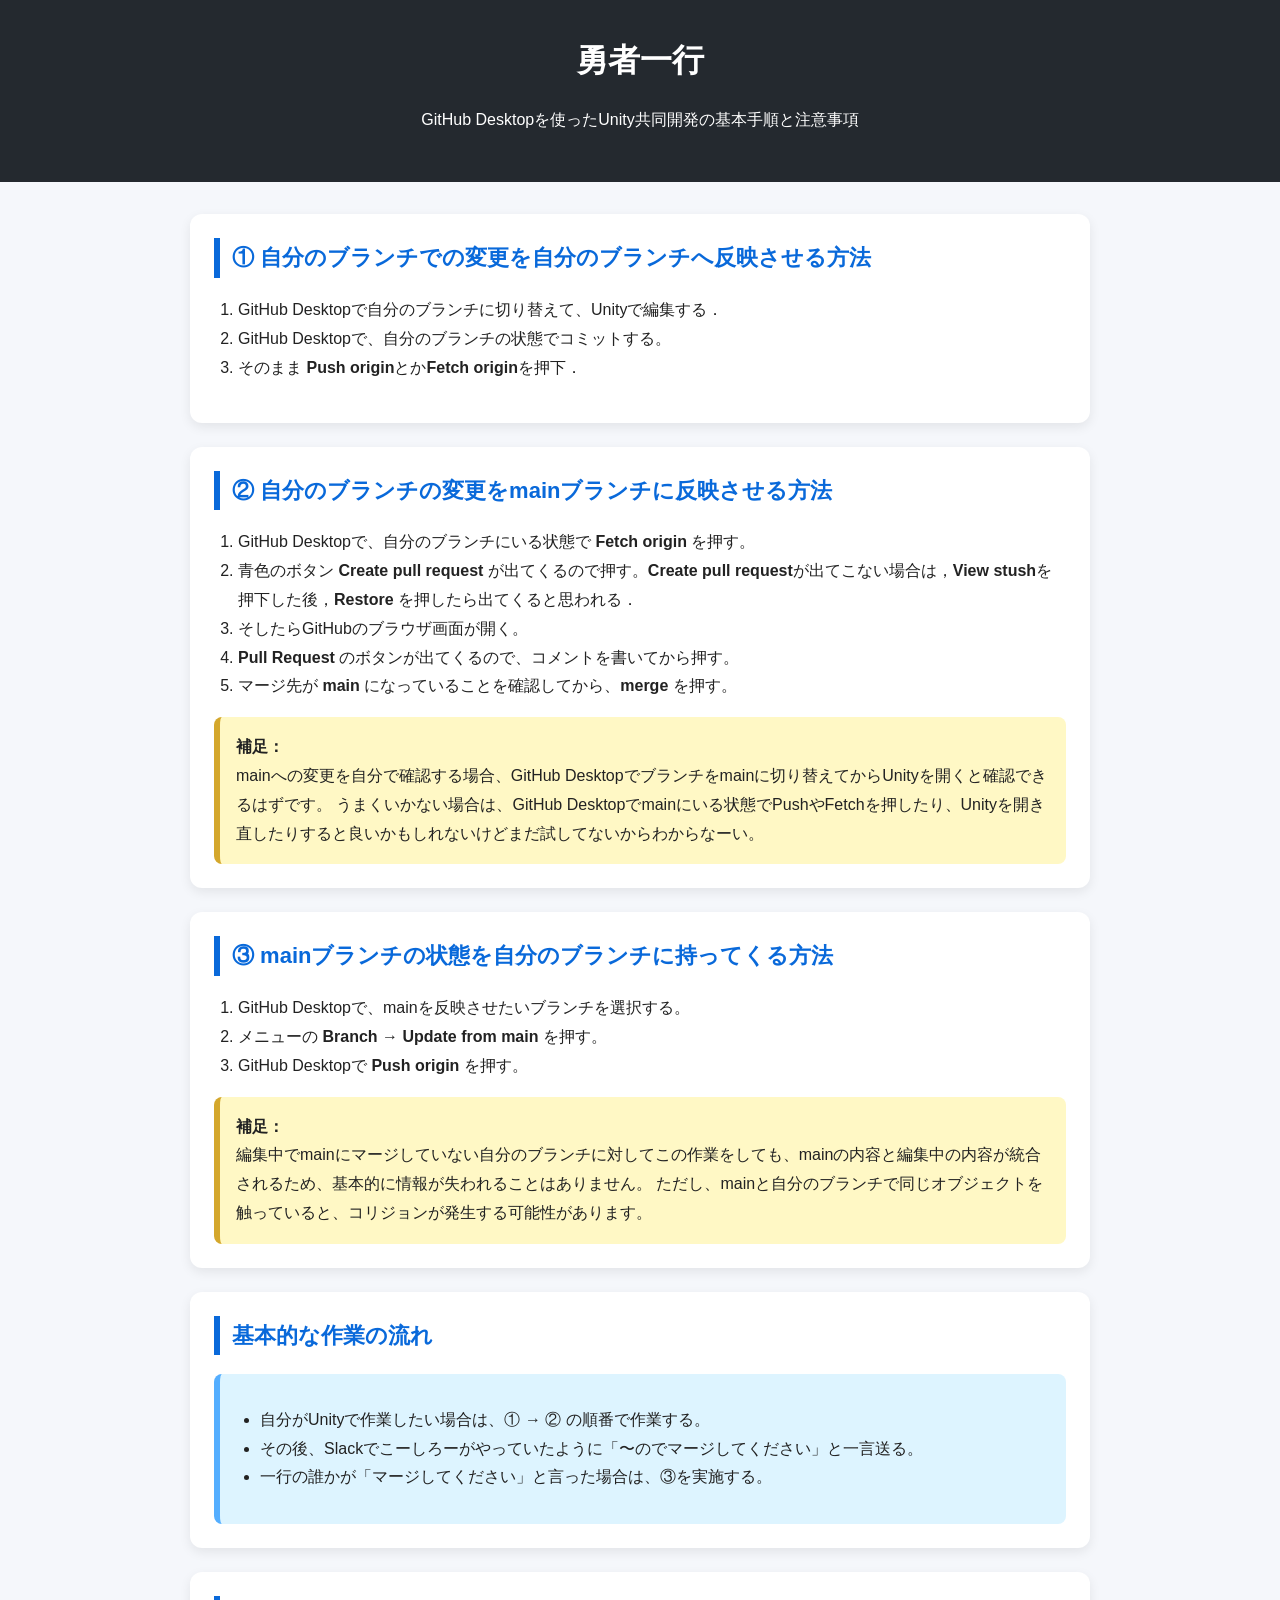
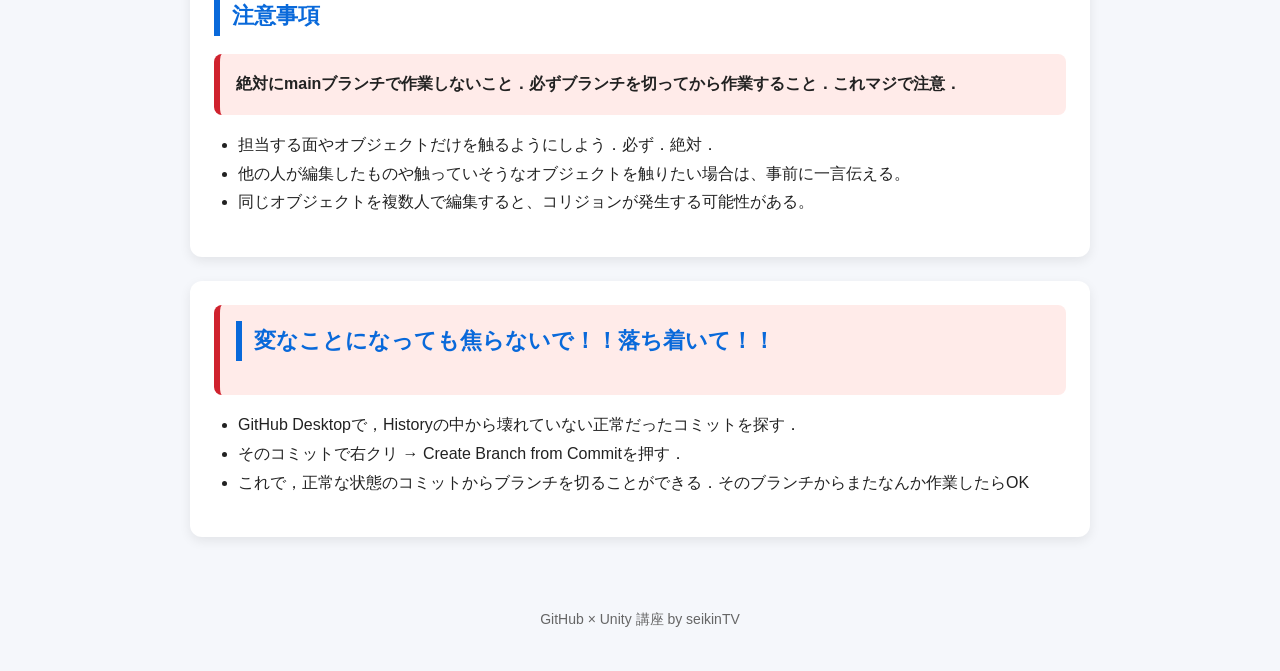
==== index.html @ 29825e69 "update" ====
<!DOCTYPE html>
<html lang="ja">
<head>
  <meta charset="UTF-8" />
  <meta name="viewport" content="width=device-width, initial-scale=1.0" />
  <title>勇者一行　GitHub × Unity 講座</title>
  <style>
    body {
      margin: 0;
      font-family: "Hiragino Kaku Gothic ProN", "Yu Gothic", sans-serif;
      line-height: 1.8;
      background: #f5f7fb;
      color: #222;
    }

    header {
      background: #24292f;
      color: white;
      padding: 32px 20px;
      text-align: center;
    }

    header h1 {
      margin: 0;
      font-size: 32px;
    }

    main {
      max-width: 900px;
      margin: 32px auto;
      padding: 0 20px;
    }

    section {
      background: white;
      margin-bottom: 24px;
      padding: 24px;
      border-radius: 12px;
      box-shadow: 0 4px 12px rgba(0, 0, 0, 0.08);
    }

    h2 {
      margin-top: 0;
      padding-left: 12px;
      border-left: 6px solid #0969da;
      color: #0969da;
      font-size: 22px;
    }

    ol, ul {
      padding-left: 24px;
    }

    .note {
      background: #fff8c5;
      border-left: 6px solid #d4a72c;
      padding: 16px;
      border-radius: 8px;
      margin-top: 16px;
    }

    .flow {
      background: #ddf4ff;
      border-left: 6px solid #54aeff;
      padding: 16px;
      border-radius: 8px;
    }

    .warning {
      background: #ffebe9;
      border-left: 6px solid #cf222e;
      padding: 16px;
      border-radius: 8px;
      font-weight: bold;
    }

    footer {
      text-align: center;
      color: #666;
      padding: 24px;
      font-size: 14px;
    }
  </style>
</head>
<body>
  <header>
    <h1>勇者一行</h1>
    <p>GitHub Desktopを使ったUnity共同開発の基本手順と注意事項</p>
  </header>

  <main>
    <section>
      <h2>① 自分のブランチでの変更を自分のブランチへ反映させる方法</h2>
      <ol>
        <li>GitHub Desktopで自分のブランチに切り替えて、Unityで編集する．</li>
        <li>GitHub Desktopで、自分のブランチの状態でコミットする。</li>
        <li>そのまま <strong>Push origin</strong>とか<strong>Fetch origin</strong>を押下．</li>
      </ol>
    </section>

    <section>
      <h2>② 自分のブランチの変更をmainブランチに反映させる方法</h2>
      <ol>
        <li>GitHub Desktopで、自分のブランチにいる状態で <strong>Fetch origin</strong> を押す。</li>
        <li>青色のボタン <strong>Create pull request</strong> が出てくるので押す。<strong>Create pull request</strong>が出てこない場合は，<strong>View stush</strong>を押下した後，<strong>Restore</strong>
        を押したら出てくると思われる．</li>
        <li>そしたらGitHubのブラウザ画面が開く。</li>
        <li><strong>Pull Request</strong> のボタンが出てくるので、コメントを書いてから押す。</li>
        <li>マージ先が <strong>main</strong> になっていることを確認してから、<strong>merge</strong> を押す。</li>
      </ol>

      <div class="note">
        <strong>補足：</strong><br />
        mainへの変更を自分で確認する場合、GitHub Desktopでブランチをmainに切り替えてからUnityを開くと確認できるはずです。
        うまくいかない場合は、GitHub Desktopでmainにいる状態でPushやFetchを押したり、Unityを開き直したりすると良いかもしれないけどまだ試してないからわからなーい。
      </div>
    </section>

    <section>
      <h2>③ mainブランチの状態を自分のブランチに持ってくる方法</h2>
      <ol>
        <li>GitHub Desktopで、mainを反映させたいブランチを選択する。</li>
        <li>メニューの <strong>Branch</strong> → <strong>Update from main</strong> を押す。</li>
        <li>GitHub Desktopで <strong>Push origin</strong> を押す。</li>
      </ol>

      <div class="note">
        <strong>補足：</strong><br />
        編集中でmainにマージしていない自分のブランチに対してこの作業をしても、mainの内容と編集中の内容が統合されるため、基本的に情報が失われることはありません。
        ただし、mainと自分のブランチで同じオブジェクトを触っていると、コリジョンが発生する可能性があります。
      </div>
    </section>

    <section>
      <h2>基本的な作業の流れ</h2>
      <div class="flow">
        <ul>
          <li>自分がUnityで作業したい場合は、① → ② の順番で作業する。</li>
          <li>その後、Slackでこーしろーがやっていたように「〜のでマージしてください」と一言送る。</li>
          <li>一行の誰かが「マージしてください」と言った場合は、③を実施する。</li>
        </ul>
      </div>
    </section>

    <section>
      <h2>注意事項</h2>
      <div class="warning">
        絶対にmainブランチで作業しないこと．必ずブランチを切ってから作業すること．これマジで注意．
      </div>
      <ul>
        <li>担当する面やオブジェクトだけを触るようにしよう．必ず．絶対．</li>
        <li>他の人が編集したものや触っていそうなオブジェクトを触りたい場合は、事前に一言伝える。</li>
        <li>同じオブジェクトを複数人で編集すると、コリジョンが発生する可能性がある。</li>
      </ul>
    </section>

    <section>
      <div class="warning">
      <h2>変なことになっても焦らないで！！落ち着いて！！</h2>
        </div>
        <ul>
          <li>GitHub Desktopで，Historyの中から壊れていない正常だったコミットを探す．</li>
          <li>そのコミットで右クリ → Create Branch from Commitを押す．</li>
          <li>これで，正常な状態のコミットからブランチを切ることができる．そのブランチからまたなんか作業したらOK</li>
        </ul>
    </section>
  </main>

  <footer>
    <p>GitHub × Unity 講座 by seikinTV</p>
  </footer>
</body>
</html>
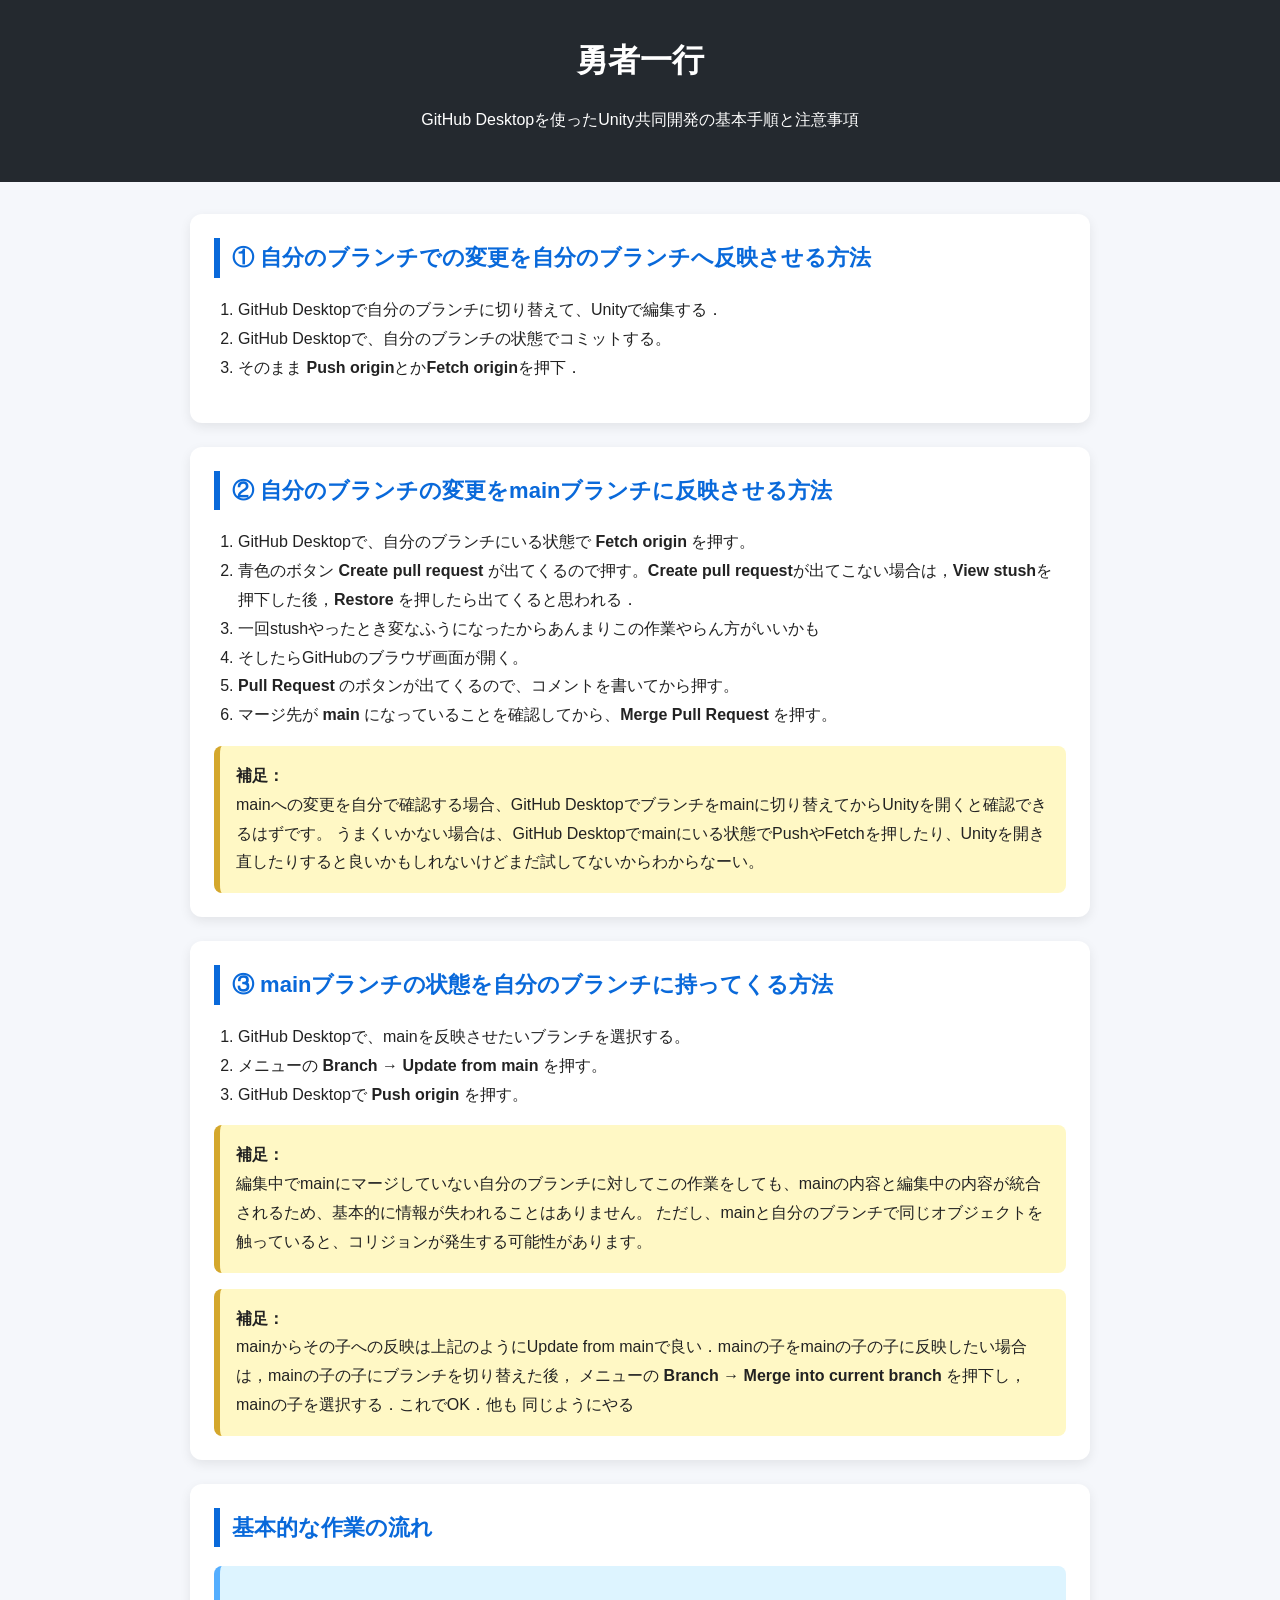
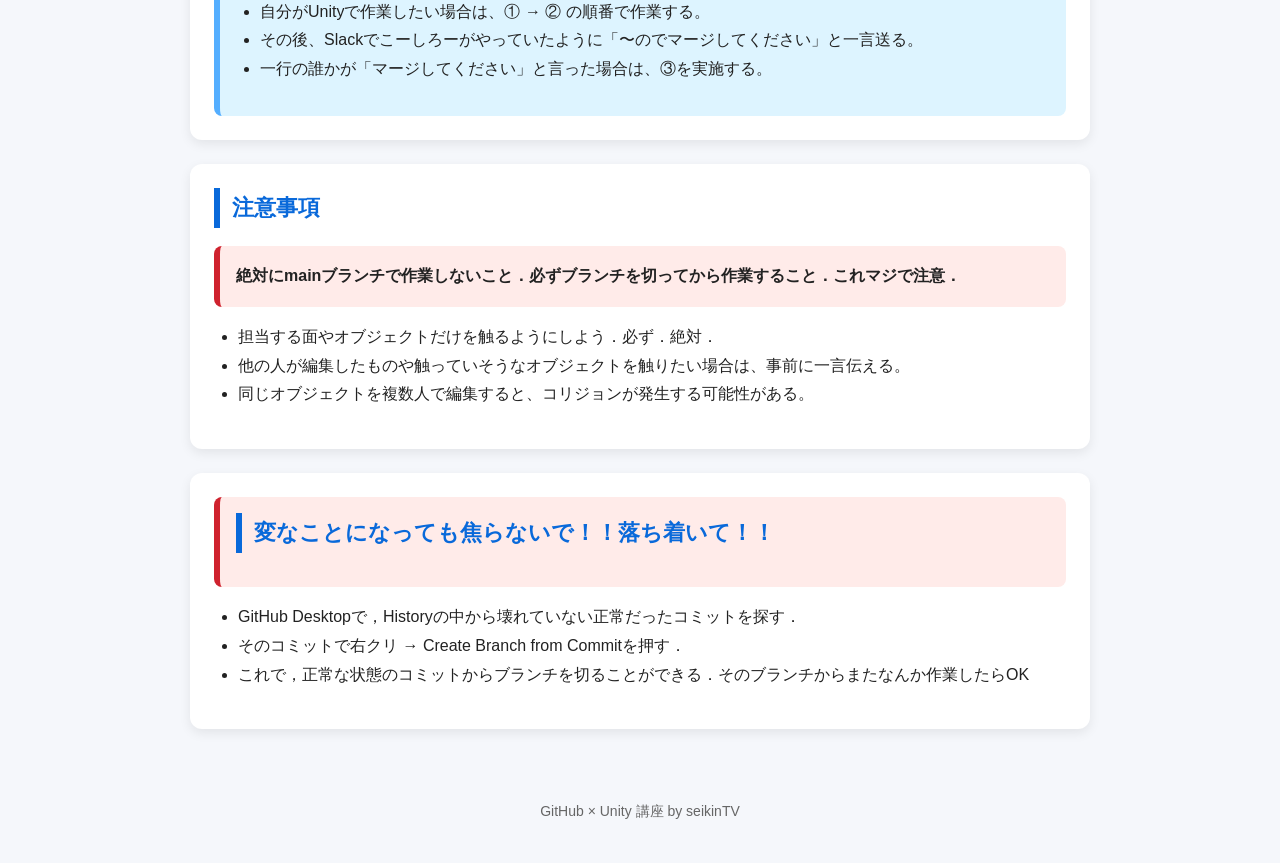
==== commit 73eae8c1: "Update" ====
--- a/index.html
+++ b/index.html
@@ -104,9 +104,10 @@
         <li>GitHub Desktopで、自分のブランチにいる状態で <strong>Fetch origin</strong> を押す。</li>
         <li>青色のボタン <strong>Create pull request</strong> が出てくるので押す。<strong>Create pull request</strong>が出てこない場合は，<strong>View stush</strong>を押下した後，<strong>Restore</strong>
         を押したら出てくると思われる．</li>
+        <li>一回stushやったとき変なふうになったからあんまりこの作業やらん方がいいかも</li>
         <li>そしたらGitHubのブラウザ画面が開く。</li>
         <li><strong>Pull Request</strong> のボタンが出てくるので、コメントを書いてから押す。</li>
-        <li>マージ先が <strong>main</strong> になっていることを確認してから、<strong>merge</strong> を押す。</li>
+        <li>マージ先が <strong>main</strong> になっていることを確認してから、<strong>Merge Pull Request</strong> を押す。</li>
       </ol>
 
       <div class="note">
@@ -128,6 +129,13 @@
         <strong>補足：</strong><br />
         編集中でmainにマージしていない自分のブランチに対してこの作業をしても、mainの内容と編集中の内容が統合されるため、基本的に情報が失われることはありません。
         ただし、mainと自分のブランチで同じオブジェクトを触っていると、コリジョンが発生する可能性があります。
+      </div>
+
+      <div class="note">
+        <strong>補足：</strong><br />
+        mainからその子への反映は上記のようにUpdate from mainで良い．mainの子をmainの子の子に反映したい場合は，mainの子の子にブランチを切り替えた後，
+        メニューの <strong>Branch</strong> → <strong>Merge into current branch</strong> を押下し，mainの子を選択する．これでOK．他も
+        同じようにやる
       </div>
     </section>
 
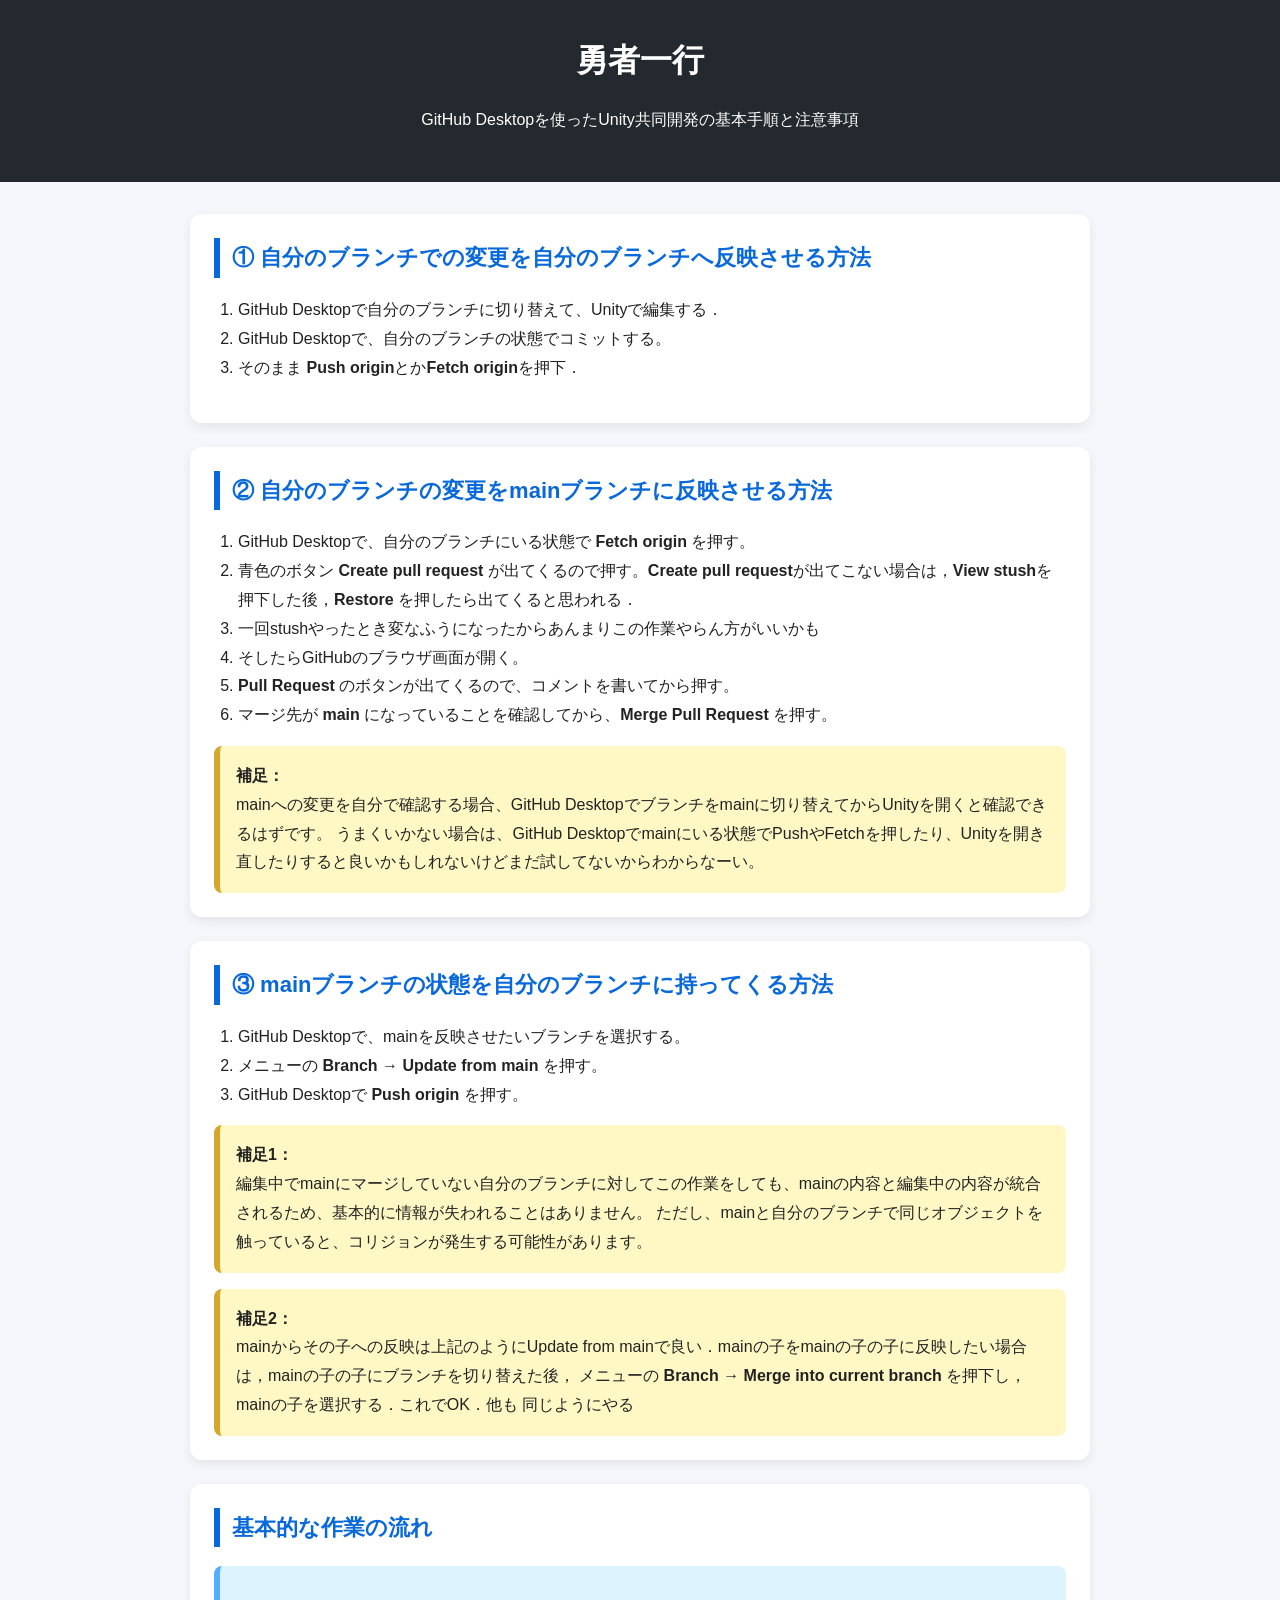
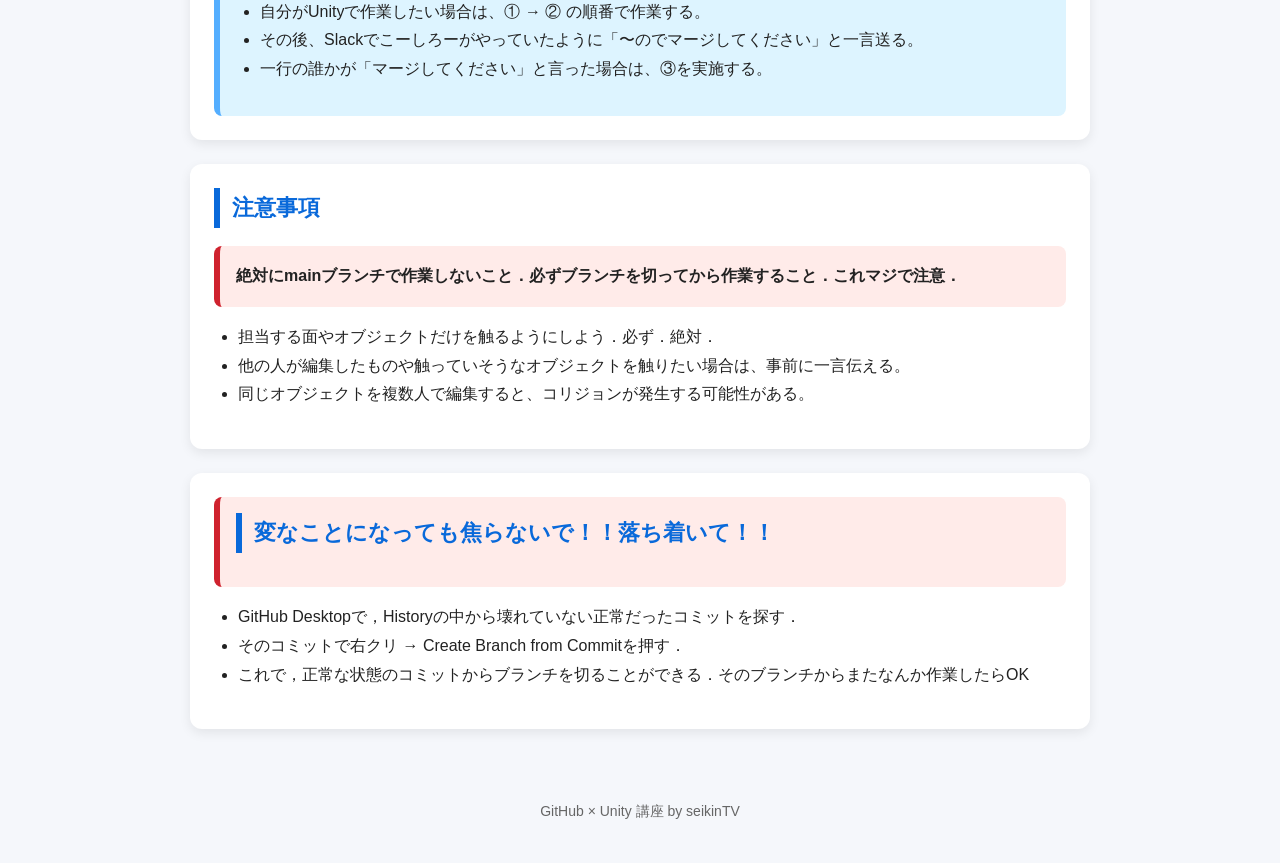
==== commit f548b82a: "Update" ====
--- a/index.html
+++ b/index.html
@@ -126,13 +126,13 @@
       </ol>
 
       <div class="note">
-        <strong>補足：</strong><br />
+        <strong>補足1：</strong><br />
         編集中でmainにマージしていない自分のブランチに対してこの作業をしても、mainの内容と編集中の内容が統合されるため、基本的に情報が失われることはありません。
         ただし、mainと自分のブランチで同じオブジェクトを触っていると、コリジョンが発生する可能性があります。
       </div>
 
       <div class="note">
-        <strong>補足：</strong><br />
+        <strong>補足2：</strong><br />
         mainからその子への反映は上記のようにUpdate from mainで良い．mainの子をmainの子の子に反映したい場合は，mainの子の子にブランチを切り替えた後，
         メニューの <strong>Branch</strong> → <strong>Merge into current branch</strong> を押下し，mainの子を選択する．これでOK．他も
         同じようにやる
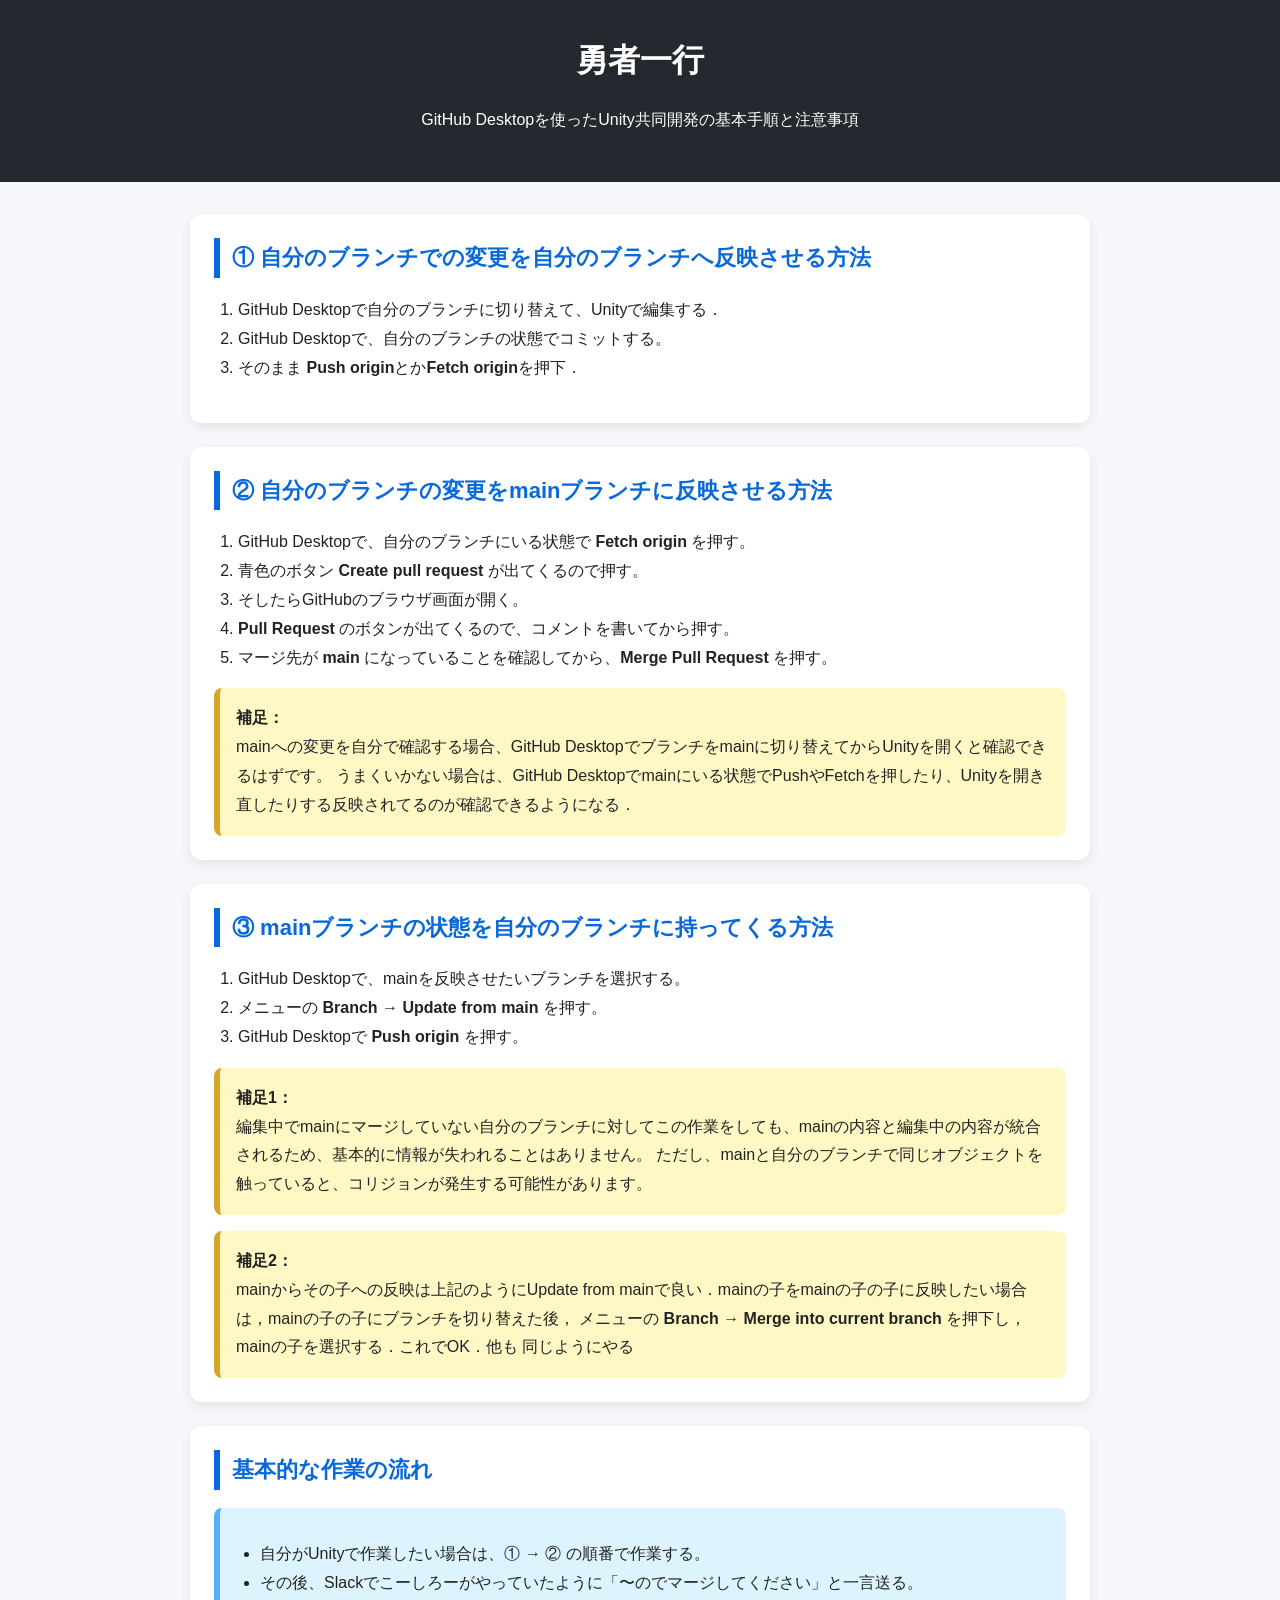
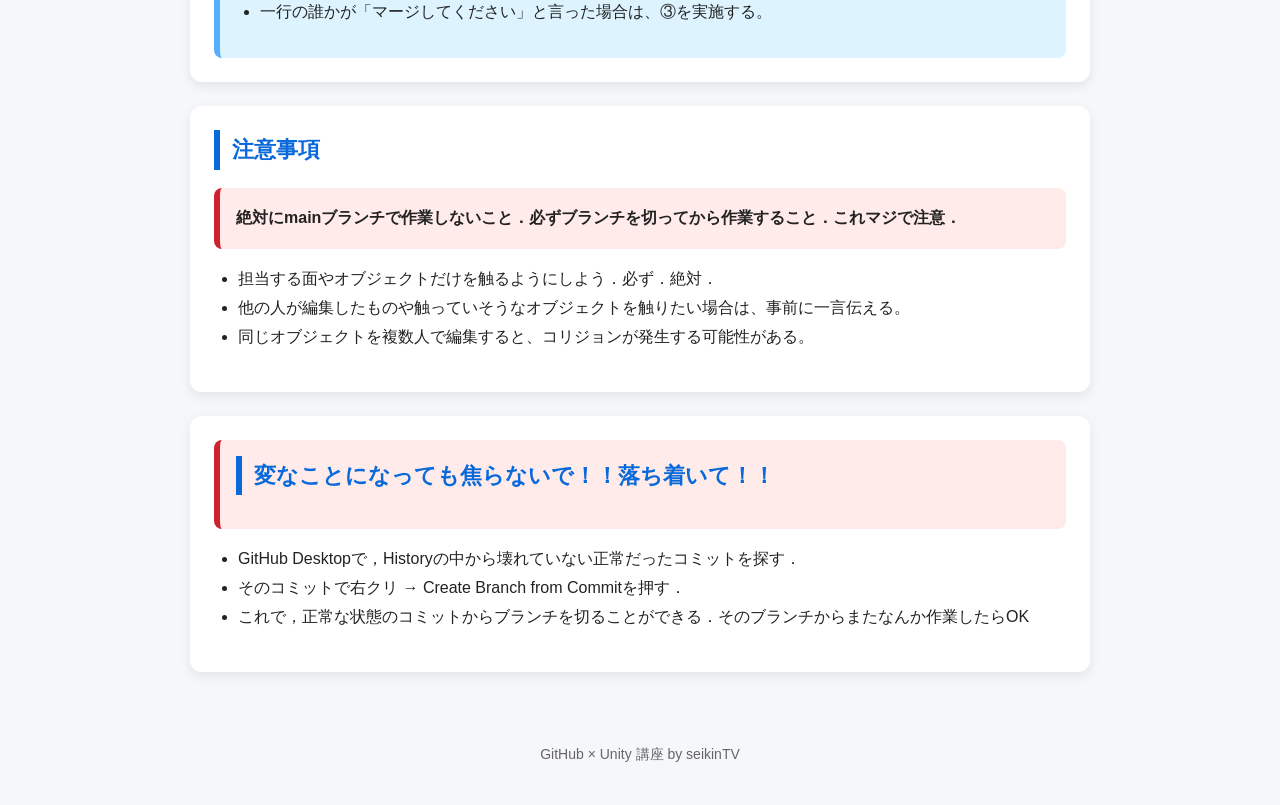
==== commit 8b03e6c4: "Update" ====
--- a/index.html
+++ b/index.html
@@ -102,9 +102,7 @@
       <h2>② 自分のブランチの変更をmainブランチに反映させる方法</h2>
       <ol>
         <li>GitHub Desktopで、自分のブランチにいる状態で <strong>Fetch origin</strong> を押す。</li>
-        <li>青色のボタン <strong>Create pull request</strong> が出てくるので押す。<strong>Create pull request</strong>が出てこない場合は，<strong>View stush</strong>を押下した後，<strong>Restore</strong>
-        を押したら出てくると思われる．</li>
-        <li>一回stushやったとき変なふうになったからあんまりこの作業やらん方がいいかも</li>
+        <li>青色のボタン <strong>Create pull request</strong> が出てくるので押す。</li>
         <li>そしたらGitHubのブラウザ画面が開く。</li>
         <li><strong>Pull Request</strong> のボタンが出てくるので、コメントを書いてから押す。</li>
         <li>マージ先が <strong>main</strong> になっていることを確認してから、<strong>Merge Pull Request</strong> を押す。</li>
@@ -113,7 +111,7 @@
       <div class="note">
         <strong>補足：</strong><br />
         mainへの変更を自分で確認する場合、GitHub Desktopでブランチをmainに切り替えてからUnityを開くと確認できるはずです。
-        うまくいかない場合は、GitHub Desktopでmainにいる状態でPushやFetchを押したり、Unityを開き直したりすると良いかもしれないけどまだ試してないからわからなーい。
+        うまくいかない場合は、GitHub Desktopでmainにいる状態でPushやFetchを押したり、Unityを開き直したりする反映されてるのが確認できるようになる．
       </div>
     </section>
 
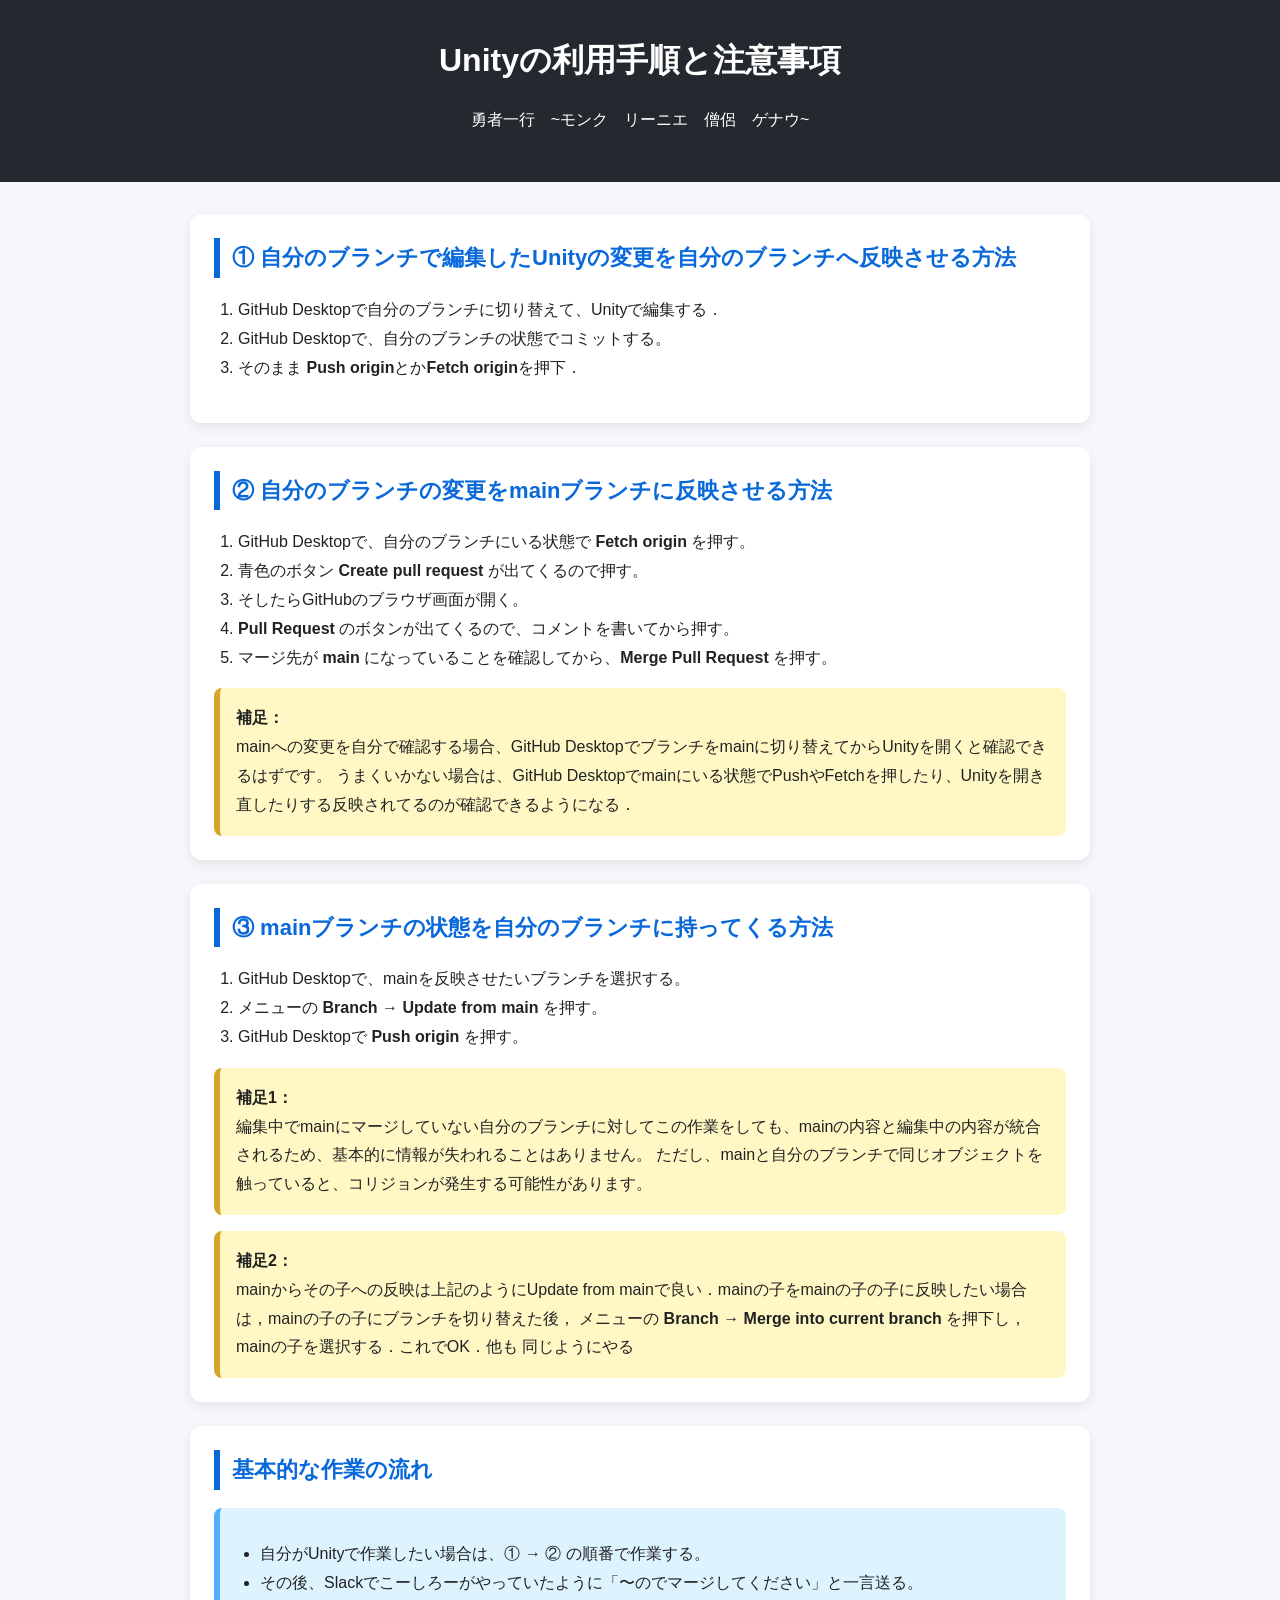
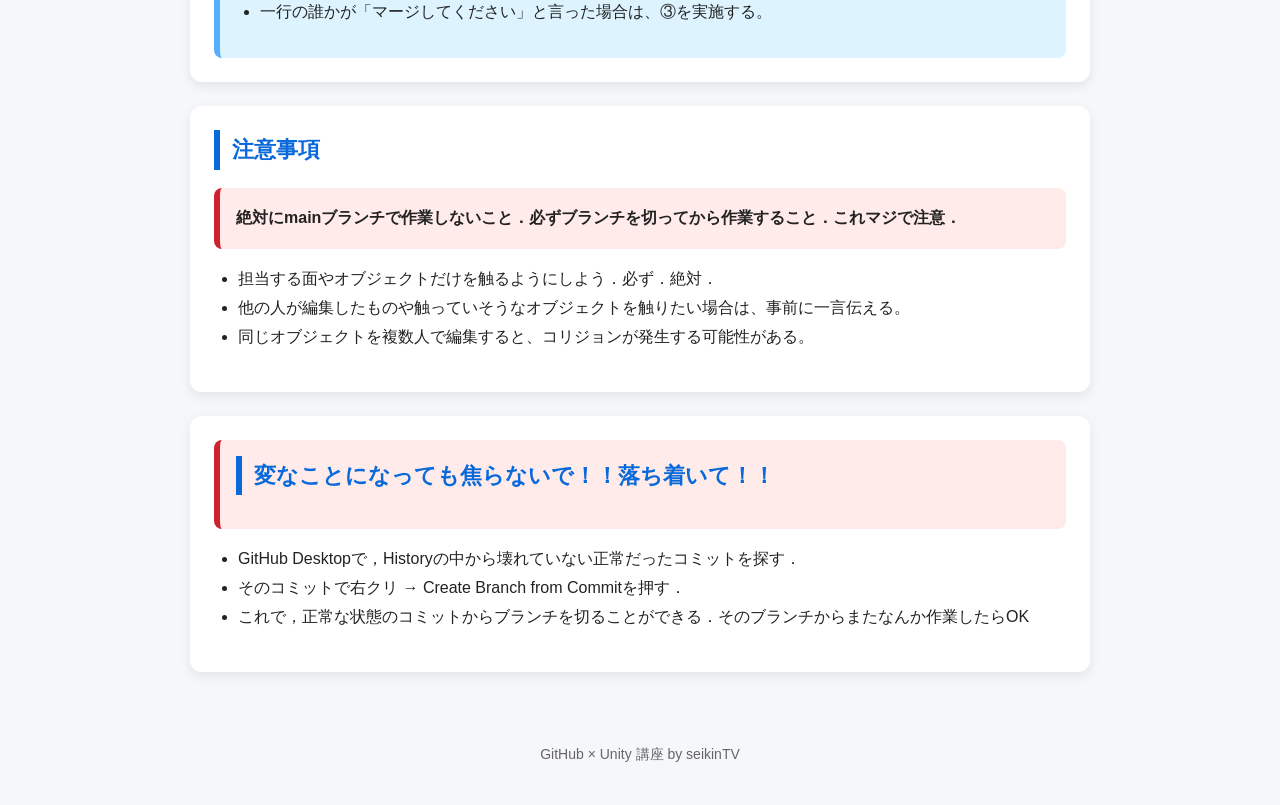
==== commit 353cb1df: "Update" ====
--- a/index.html
+++ b/index.html
@@ -84,13 +84,13 @@
 </head>
 <body>
   <header>
-    <h1>勇者一行</h1>
-    <p>GitHub Desktopを使ったUnity共同開発の基本手順と注意事項</p>
+    <h1>Unityの利用手順と注意事項</h1>
+    <p>勇者一行　~モンク　リーニエ　僧侶　ゲナウ~</p>
   </header>
 
   <main>
     <section>
-      <h2>① 自分のブランチでの変更を自分のブランチへ反映させる方法</h2>
+      <h2>① 自分のブランチで編集したUnityの変更を自分のブランチへ反映させる方法</h2>
       <ol>
         <li>GitHub Desktopで自分のブランチに切り替えて、Unityで編集する．</li>
         <li>GitHub Desktopで、自分のブランチの状態でコミットする。</li>
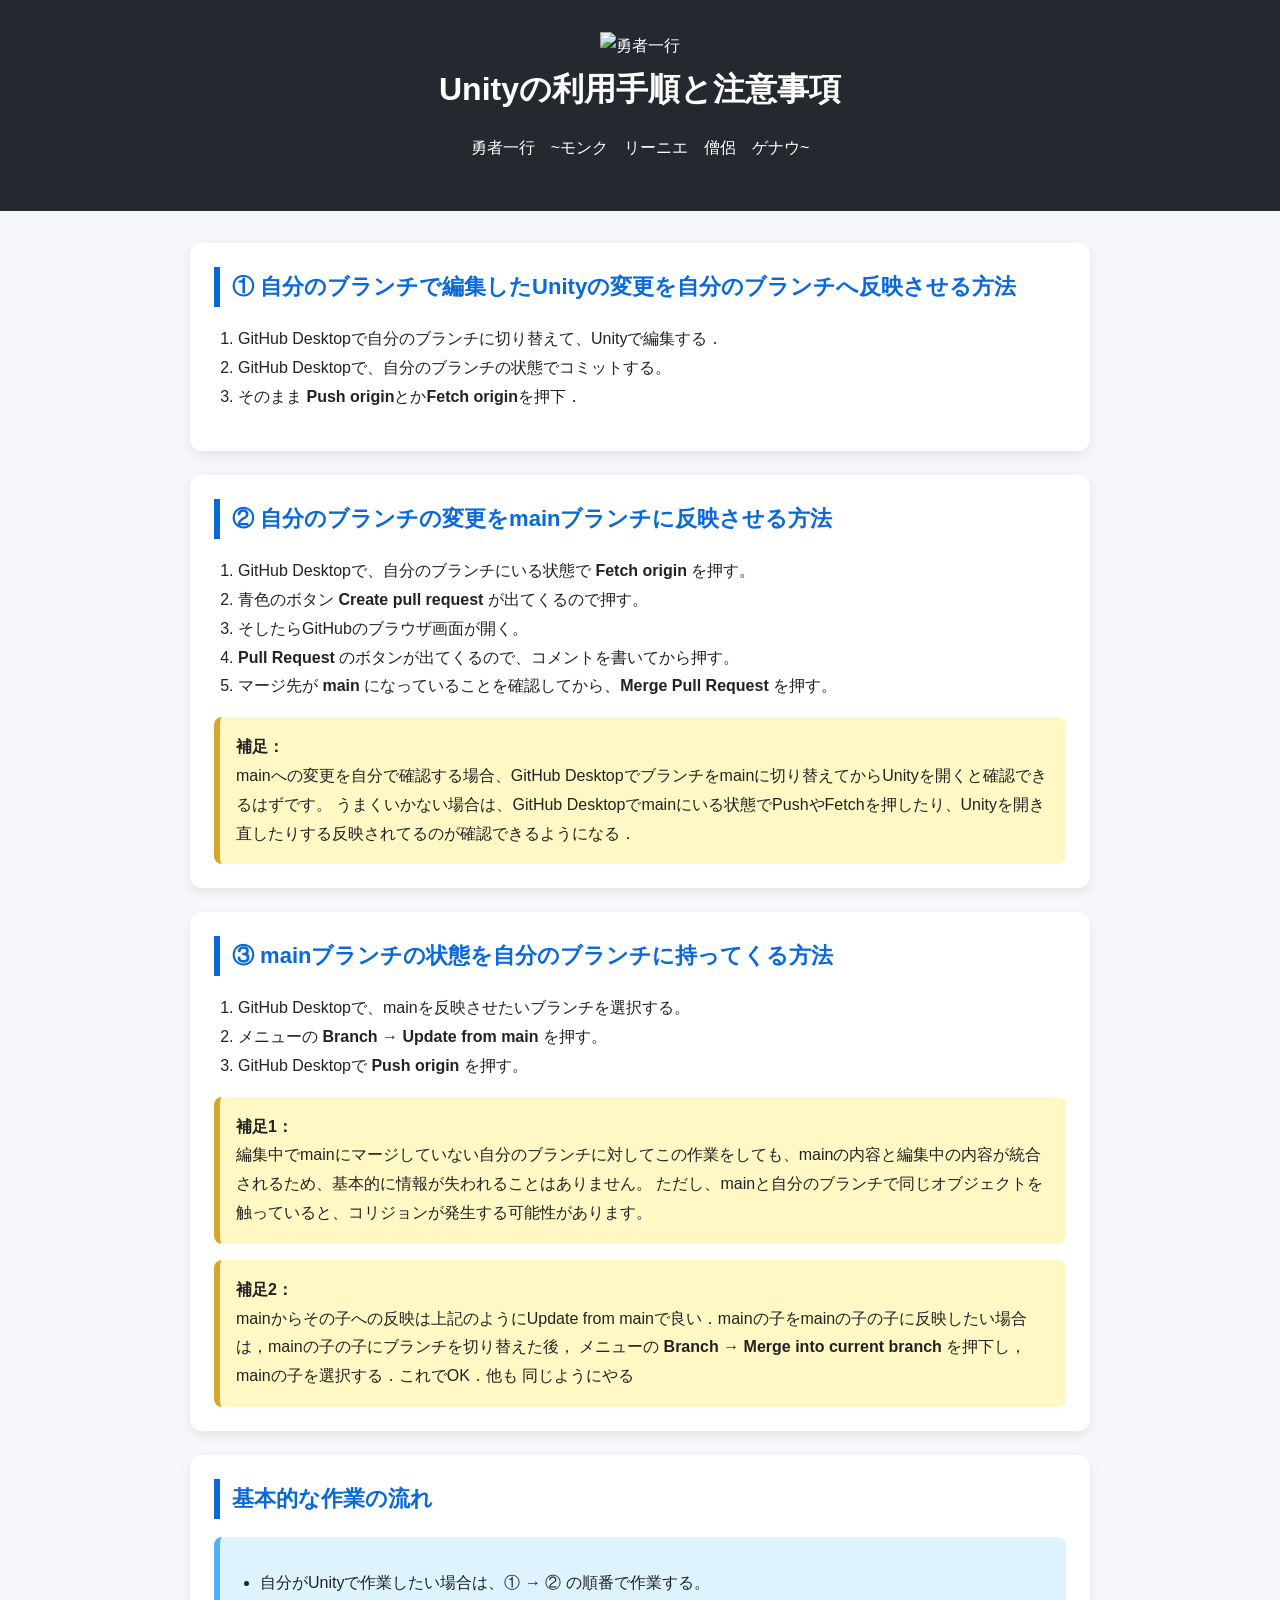
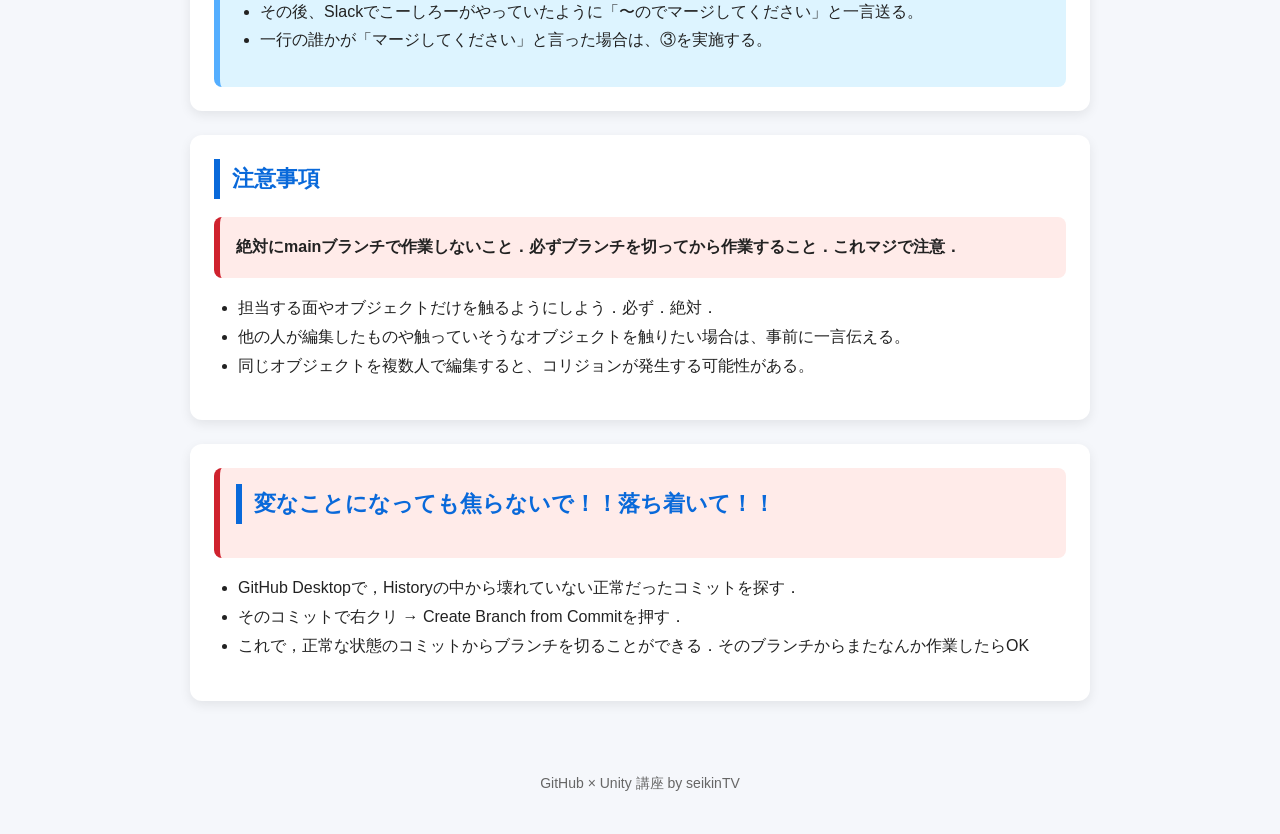
==== commit a952d7c6: "Update" ====
--- a/index.html
+++ b/index.html
@@ -84,9 +84,14 @@
 </head>
 <body>
   <header>
-    <h1>Unityの利用手順と注意事項</h1>
-    <p>勇者一行　~モンク　リーニエ　僧侶　ゲナウ~</p>
-  </header>
+  <div class="header-content">
+    <img src="hero.png" alt="勇者一行" class="header-img" />
+    <div>
+      <h1>Unityの利用手順と注意事項</h1>
+      <p>勇者一行　~モンク　リーニエ　僧侶　ゲナウ~</p>
+    </div>
+  </div>
+</header>
 
   <main>
     <section>
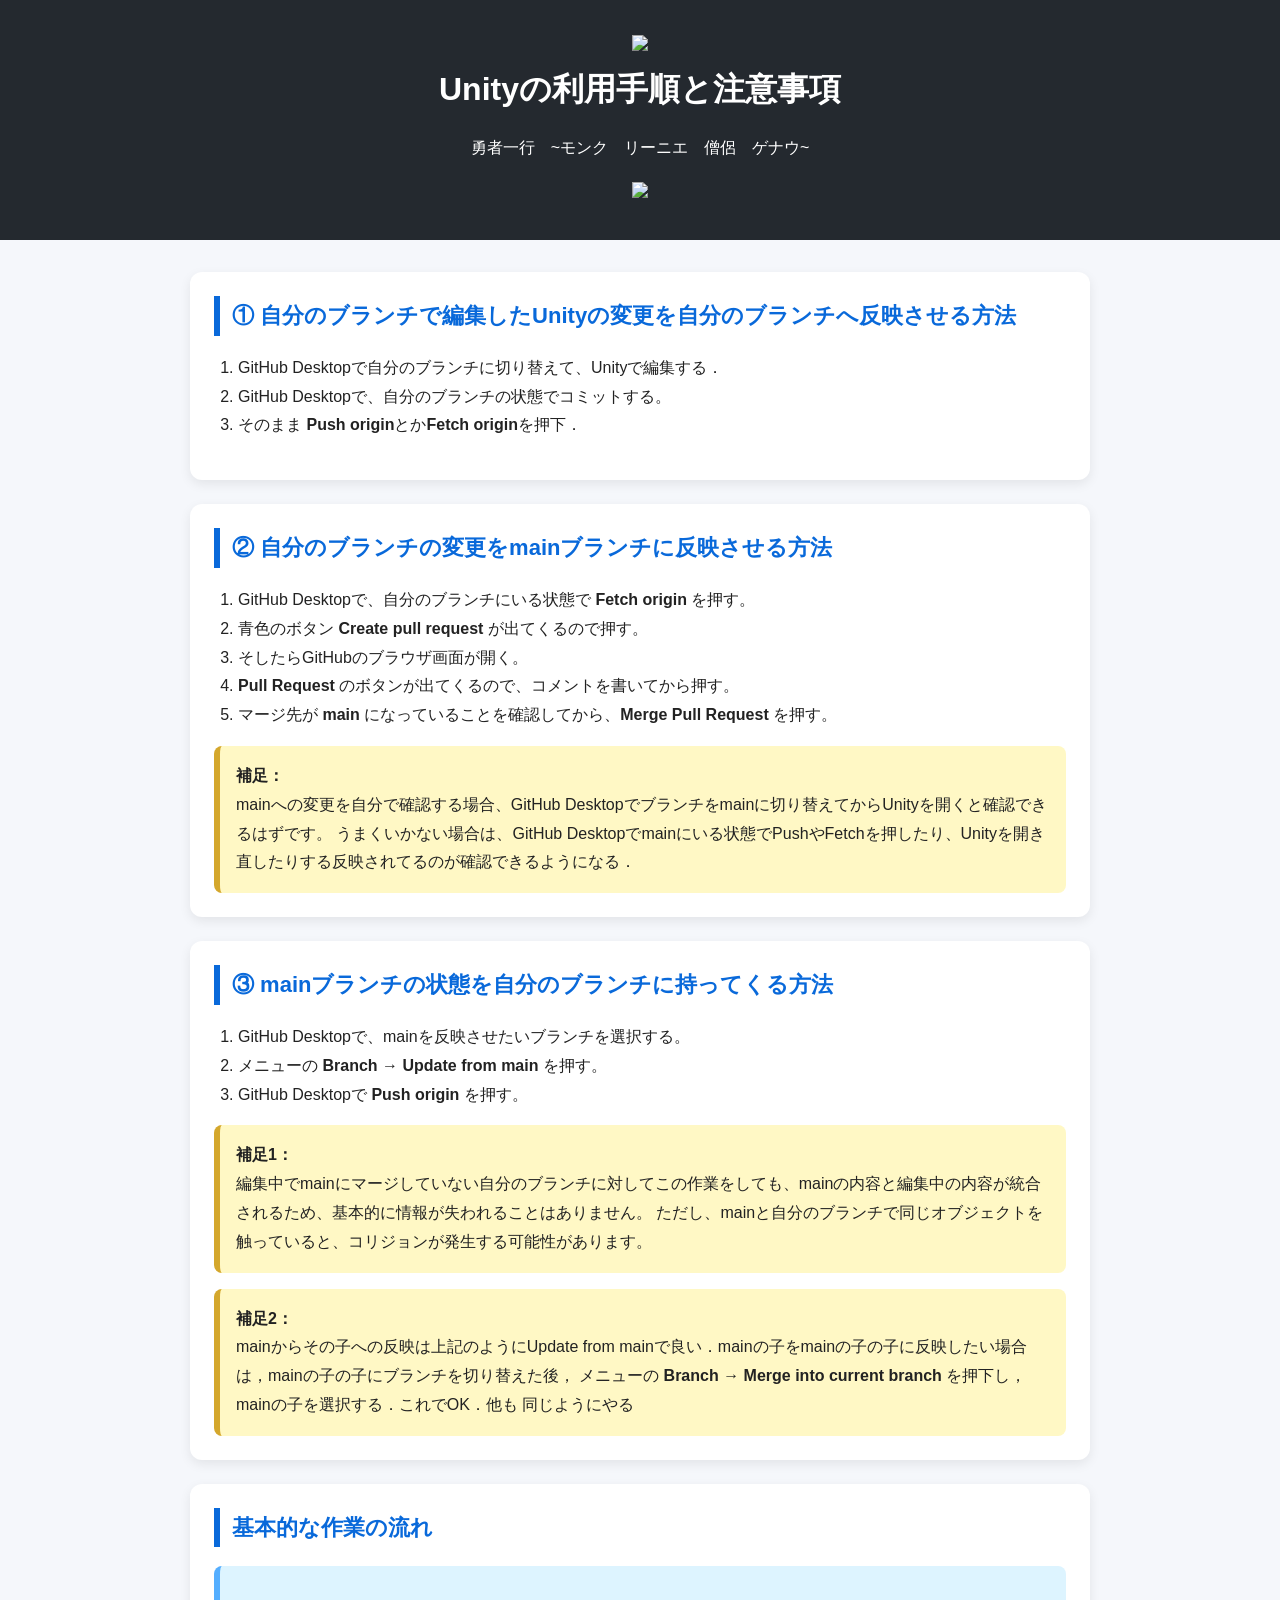
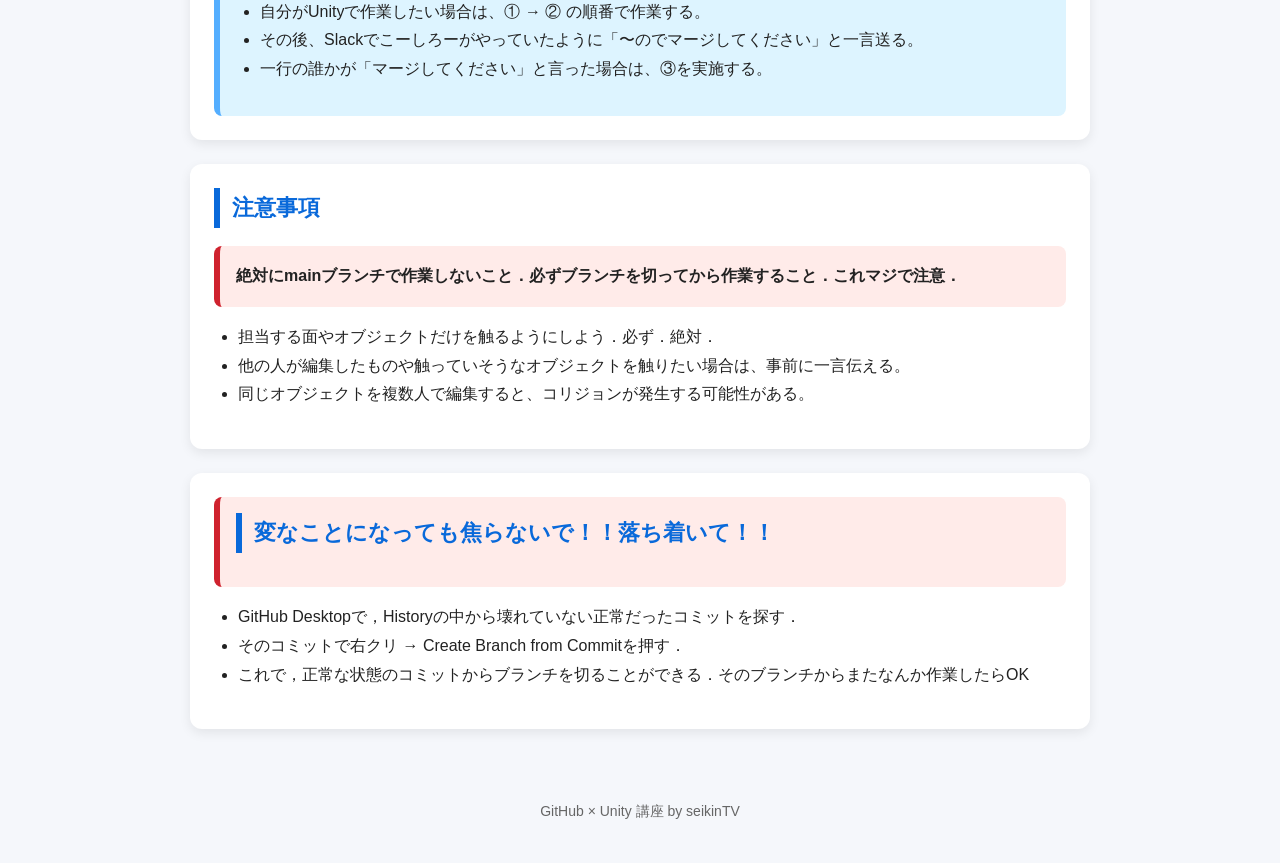
==== commit f02616ae: "Refactor header layout with new inner div structure" ====
--- a/index.html
+++ b/index.html
@@ -84,12 +84,15 @@
 </head>
 <body>
   <header>
-  <div class="header-content">
-    <img src="hero.png" alt="勇者一行" class="header-img" />
-    <div>
+  <div class="header-inner">
+    <img src="left.png" class="header-img left" />
+    
+    <div class="header-text">
       <h1>Unityの利用手順と注意事項</h1>
       <p>勇者一行　~モンク　リーニエ　僧侶　ゲナウ~</p>
     </div>
+
+    <img src="right.png" class="header-img right" />
   </div>
 </header>
 
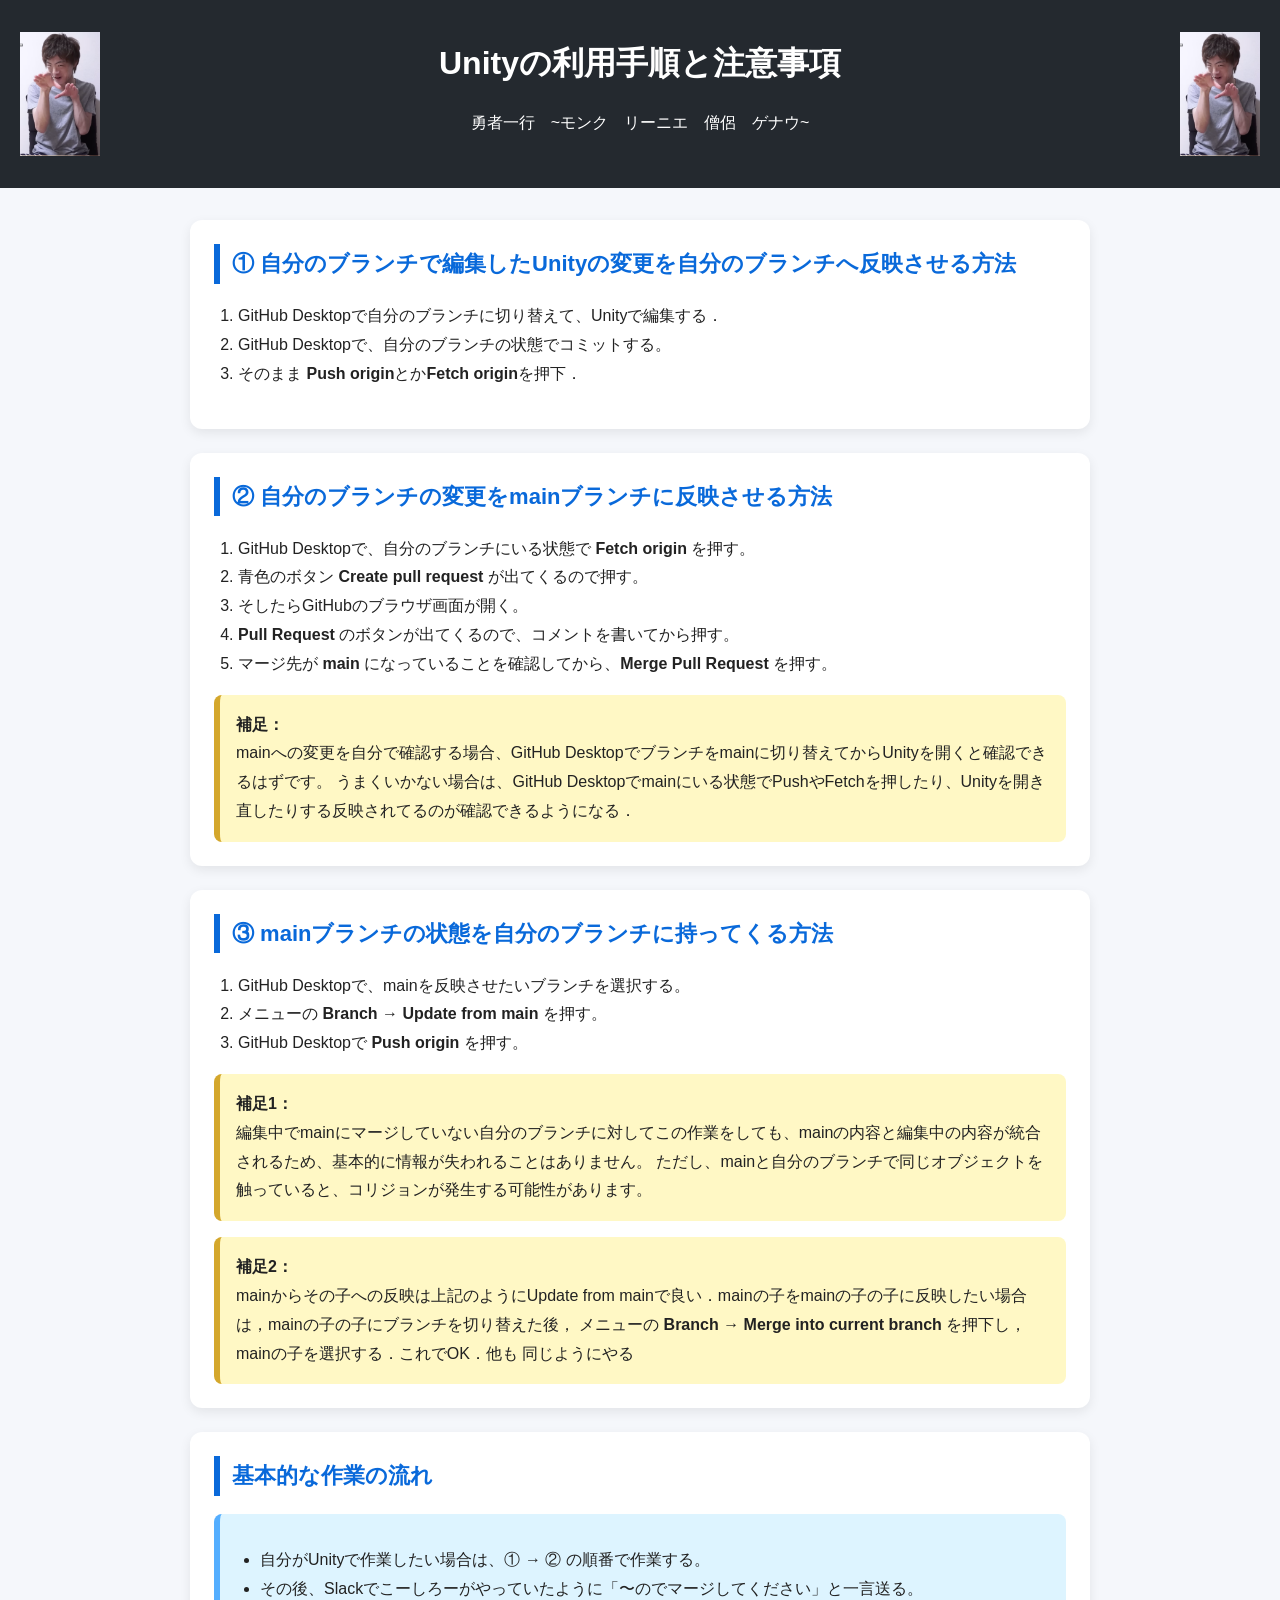
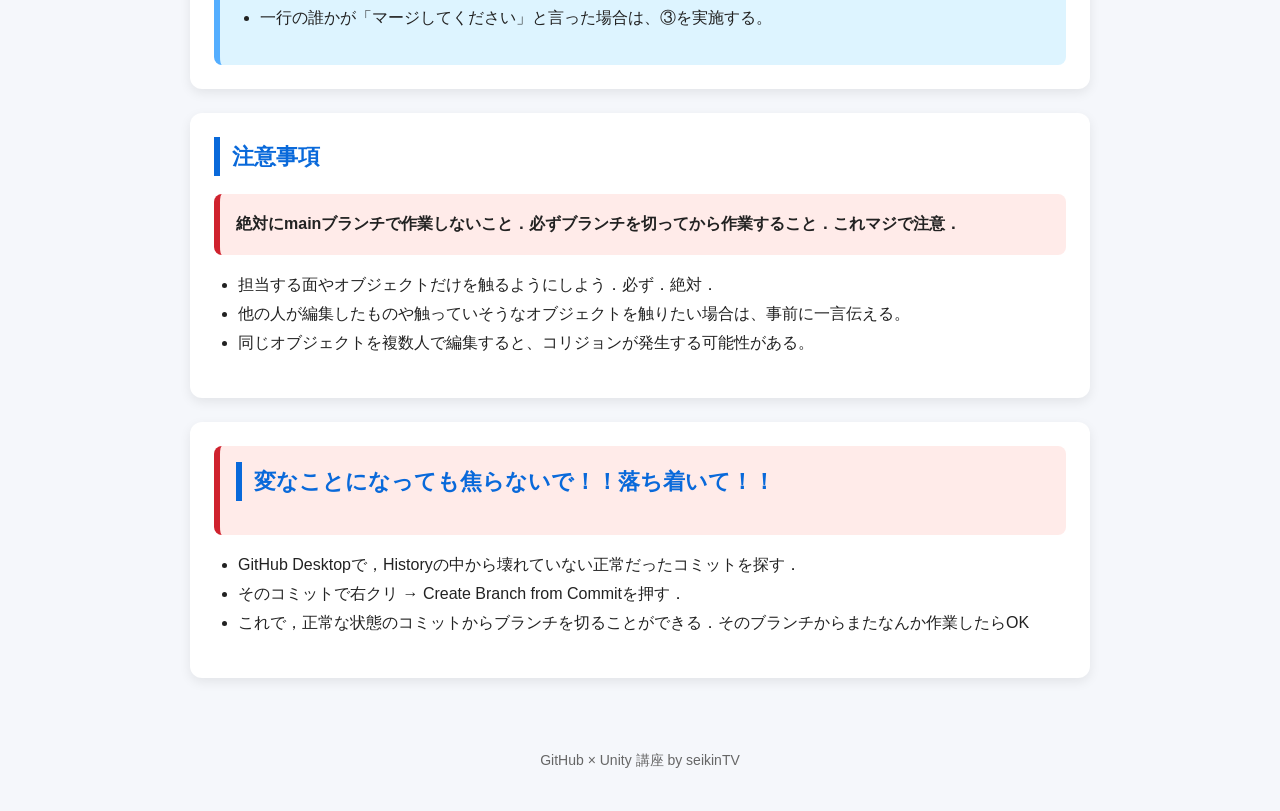
==== commit 94c2826e: "Add link to stylesheet in index.html" ====
--- a/index.html
+++ b/index.html
@@ -1,6 +1,7 @@
 <!DOCTYPE html>
 <html lang="ja">
 <head>
+  <link rel="stylesheet" href="index.css">
   <meta charset="UTF-8" />
   <meta name="viewport" content="width=device-width, initial-scale=1.0" />
   <title>勇者一行　GitHub × Unity 講座</title>
--- a/index.css
+++ b/index.css
@@ -0,0 +1,15 @@
+.header-inner {
+  display: flex;
+  align-items: center;
+  justify-content: space-between;
+}
+
+.header-text {
+  text-align: center;
+  flex: 1;
+}
+
+.header-img {
+  width: 80px;  /* 好きなサイズに調整OK */
+  height: auto;
+}
